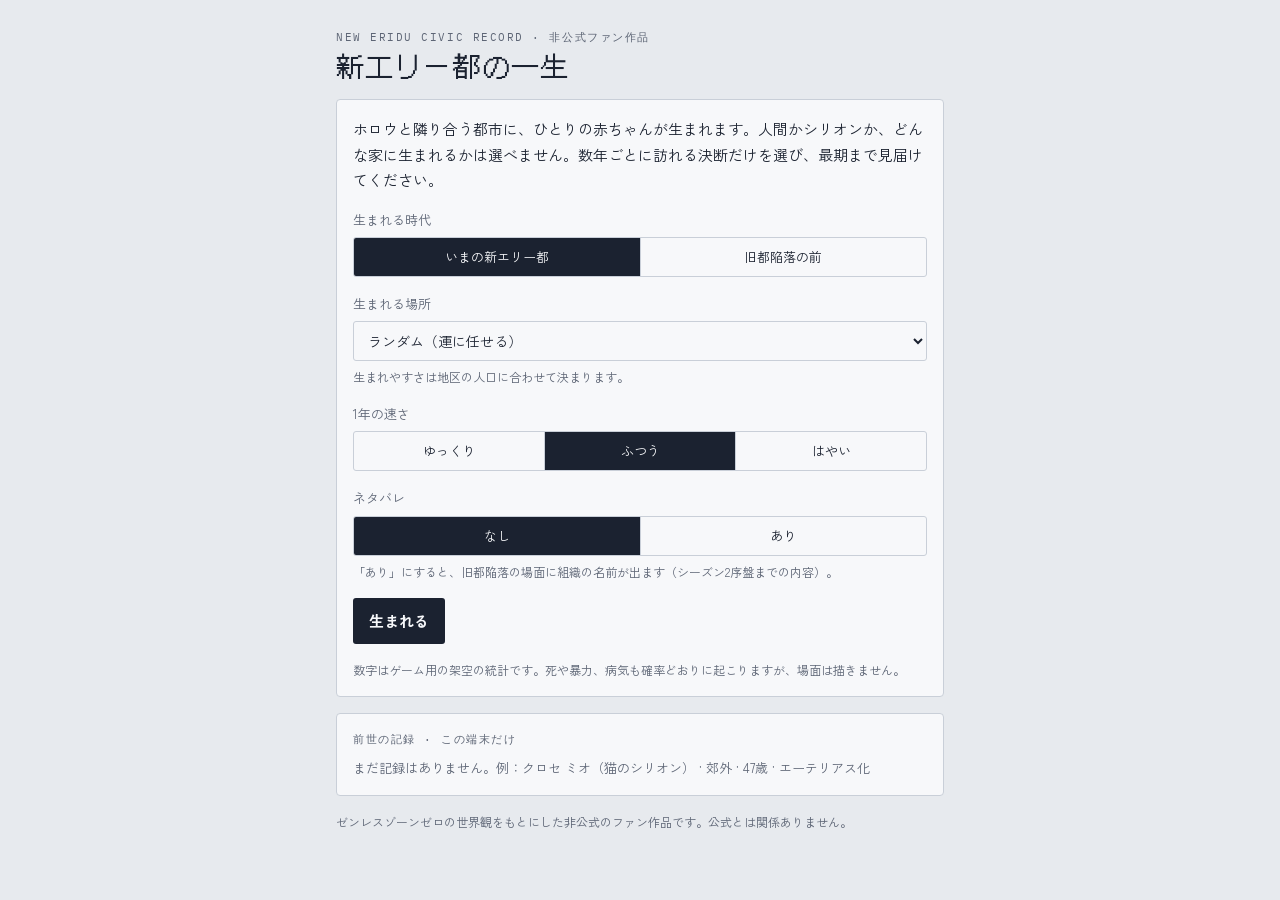
==== index.html @ b4450ba6 "GitHub Pages 用に index.html と .nojekyll を追加 サイトのトップを開くと eridu-life.html へ移る（クエリも引き継ぐ）。 README と CLAUD" ====
<!doctype html>
<html lang="ja">
<head>
<meta charset="utf-8">
<meta name="viewport" content="width=device-width, initial-scale=1">
<title>新エリー都の一生</title>
<meta http-equiv="refresh" content="0; url=eridu-life.html">
<script>location.replace("eridu-life.html" + location.search + location.hash);</script>
</head>
<body>
<p><a href="eridu-life.html">新エリー都の一生をはじめる</a></p>
</body>
</html>
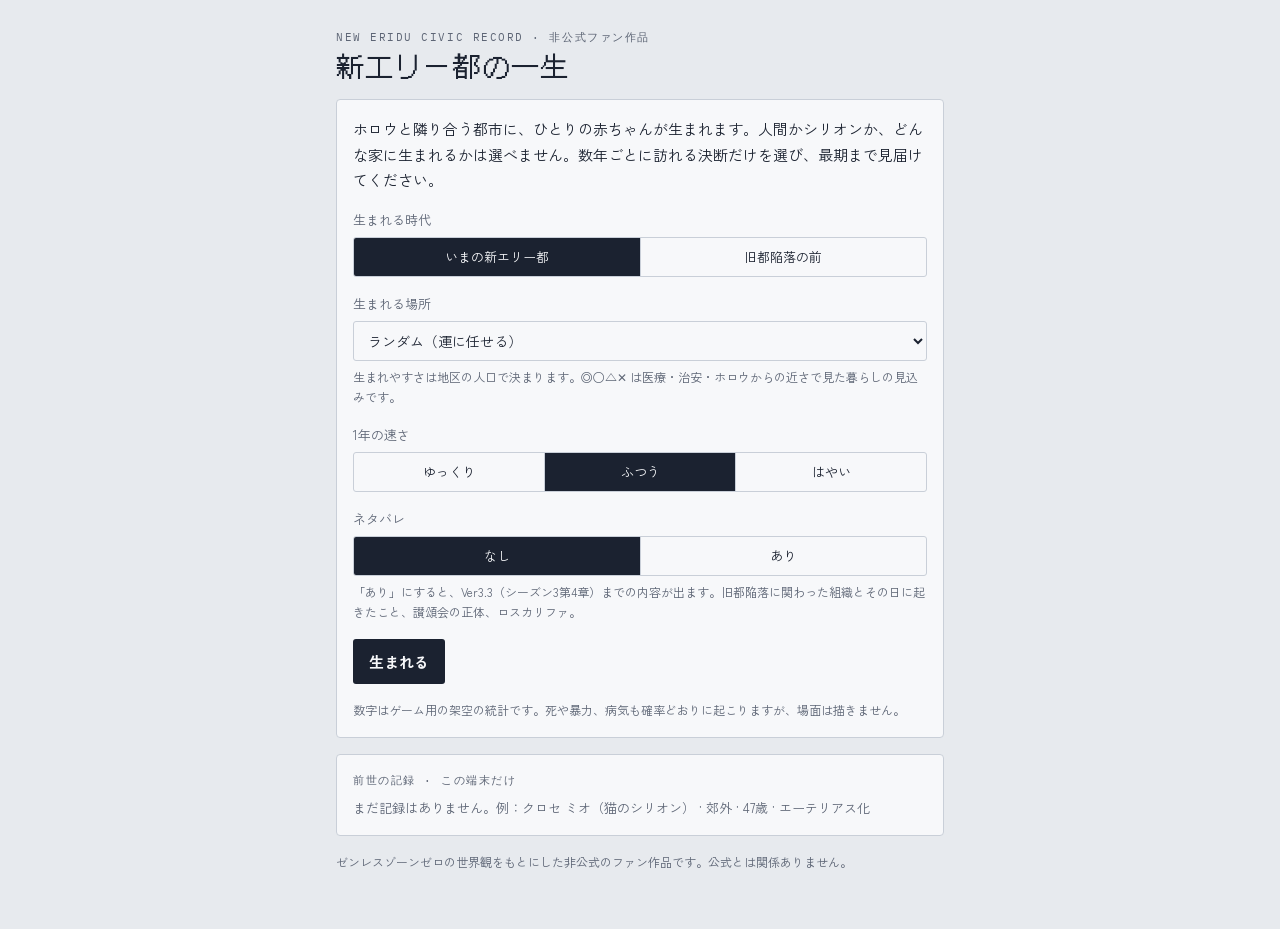
==== commit e3d96256: "OGP と X のカードのメタタグを付ける X や Bluesky などにリンクを貼ったとき、題・説明・絵が出るように。 クローラーは index.html の転送をたどらないことがあるので、inde" ====
--- a/index.html
+++ b/index.html
@@ -4,8 +4,22 @@
 <meta charset="utf-8">
 <meta name="viewport" content="width=device-width, initial-scale=1">
 <title>新エリー都の一生</title>
+<!-- リンクを貼ったときの見え方（OGP）。絵は tools/ogp.js で作る -->
+<meta name="description" content="ホロウと隣り合う都市に生まれ、数年ごとの決断を選び、最期まで見届ける人生シミュレーション。ゼンレスゾーンゼロの非公式ファン作品。">
+<meta property="og:type" content="website">
+<meta property="og:site_name" content="新エリー都の一生">
+<meta property="og:title" content="新エリー都の一生">
+<meta property="og:description" content="ホロウと隣り合う都市に生まれ、数年ごとの決断を選び、最期まで見届ける人生シミュレーション。ゼンレスゾーンゼロの非公式ファン作品。">
+<meta property="og:url" content="https://omeletteak.github.io/eridu-life/">
+<meta property="og:image" content="https://omeletteak.github.io/eridu-life/img/ogp.png">
+<meta property="og:image:width" content="1200">
+<meta property="og:image:height" content="630">
+<meta property="og:image:alt" content="新エリー都の一生。住民記録のカードと人生地図">
+<meta name="twitter:card" content="summary_large_image">
 <meta http-equiv="refresh" content="0; url=eridu-life.html">
-<script>location.replace("eridu-life.html" + location.search + location.hash);</script>
+<script>
+  location.replace("eridu-life.html" + location.search + location.hash);
+</script>
 </head>
 <body>
 <p><a href="eridu-life.html">新エリー都の一生をはじめる</a></p>
